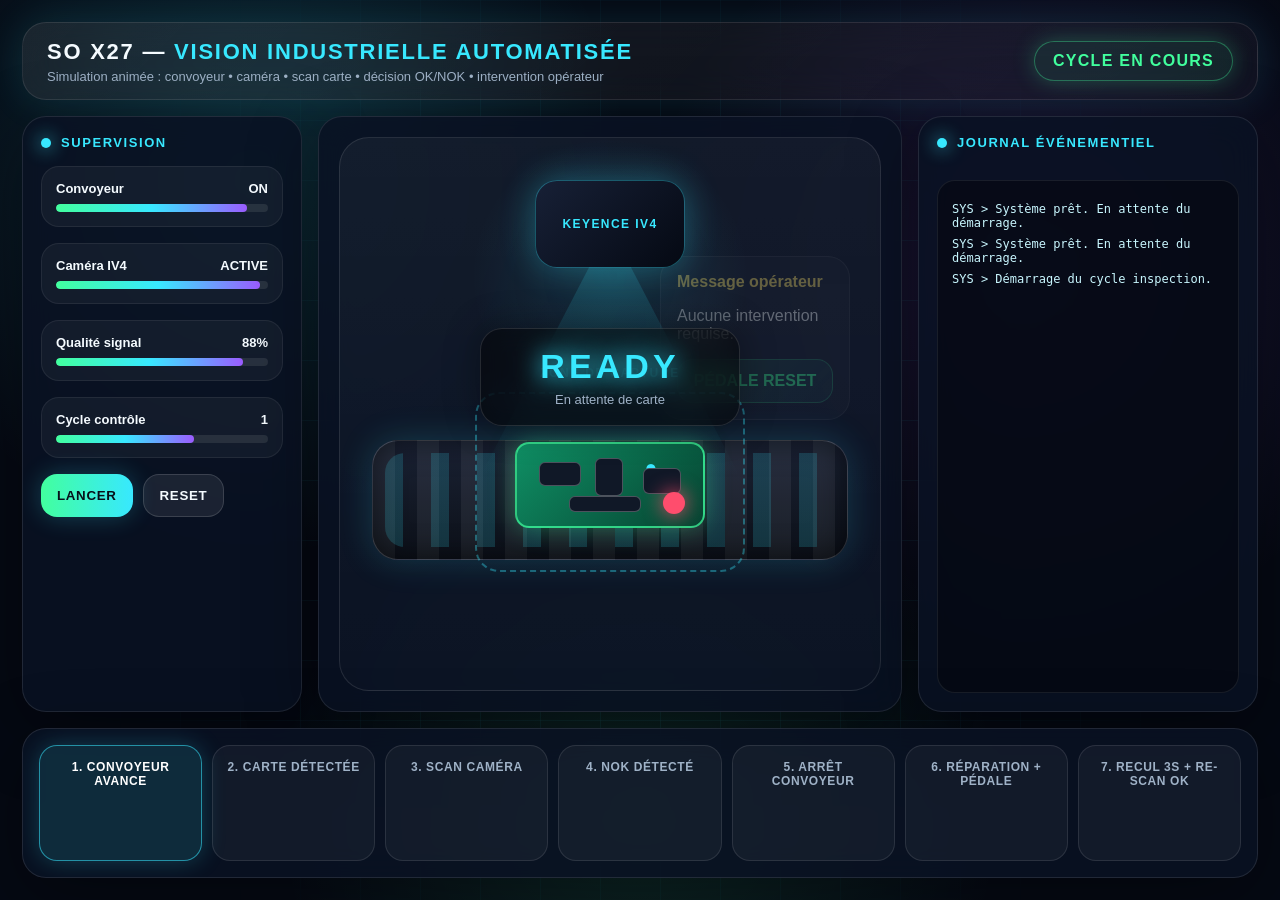
==== convoyeur-vision.html @ f8c4fed7 "z" ====
<!DOCTYPE html>
<html lang="fr">
<head>
  <meta charset="UTF-8" />
  <meta name="viewport" content="width=device-width, initial-scale=1.0" />
  <title>Simulation Convoyeur Vision — OK/NOK</title>
  <style>
    :root{--bg:#050913;--panel:rgba(10,18,35,.86);--cyan:#38e8ff;--green:#42ff9e;--red:#ff4d6d;--yellow:#ffe66d;--violet:#9b5cff;--text:#f5fbff;--muted:#9fb2c7;--line:rgba(56,232,255,.25)}
    *{box-sizing:border-box}
    body{margin:0;min-height:100vh;overflow:hidden;background:radial-gradient(circle at 20% 20%,rgba(56,232,255,.16),transparent 30%),radial-gradient(circle at 80% 30%,rgba(155,92,255,.16),transparent 32%),radial-gradient(circle at 50% 90%,rgba(66,255,158,.12),transparent 35%),var(--bg);color:var(--text);font-family:Inter,Segoe UI,Arial,sans-serif}
    body:before{content:"";position:fixed;inset:0;background-image:linear-gradient(var(--line) 1px,transparent 1px),linear-gradient(90deg,var(--line) 1px,transparent 1px);background-size:60px 60px;mask-image:radial-gradient(circle at center,black 35%,transparent 80%);opacity:.25;animation:gridMove 12s linear infinite}
    @keyframes gridMove{to{background-position:120px 60px}}
    .app{position:relative;height:100vh;padding:22px;display:grid;grid-template-columns:280px 1fr 340px;grid-template-rows:78px 1fr 150px;gap:16px;z-index:2}
    .top{grid-column:1/4;display:flex;align-items:center;justify-content:space-between;padding:18px 24px;border:1px solid rgba(255,255,255,.1);border-radius:24px;background:linear-gradient(135deg,rgba(255,255,255,.08),rgba(255,255,255,.03));box-shadow:0 0 40px rgba(56,232,255,.12);backdrop-filter:blur(18px)}
    .brand h1{margin:0;font-size:22px;letter-spacing:.08em;text-transform:uppercase}.brand span{color:var(--cyan)}.subtitle{color:var(--muted);font-size:13px;margin-top:4px}
    .status-pill{padding:10px 18px;border-radius:999px;border:1px solid rgba(66,255,158,.35);color:var(--green);background:rgba(66,255,158,.08);font-weight:800;letter-spacing:.08em;text-transform:uppercase;box-shadow:0 0 22px rgba(66,255,158,.25)}
    .panel{border:1px solid rgba(255,255,255,.1);border-radius:24px;background:var(--panel);box-shadow:0 18px 70px rgba(0,0,0,.35);backdrop-filter:blur(16px);overflow:hidden}.left,.right{padding:18px}
    .panel-title{display:flex;align-items:center;gap:10px;margin:0 0 16px;color:var(--cyan);text-transform:uppercase;font-size:13px;letter-spacing:.12em}.dot{width:10px;height:10px;border-radius:50%;background:var(--cyan);box-shadow:0 0 18px var(--cyan)}
    .metric{margin:16px 0;padding:14px;border-radius:18px;background:rgba(255,255,255,.045);border:1px solid rgba(255,255,255,.07)}.metric b{display:flex;justify-content:space-between;margin-bottom:8px;font-size:13px}.bar{height:8px;border-radius:999px;overflow:hidden;background:rgba(255,255,255,.09)}.bar i{display:block;height:100%;width:90%;border-radius:999px;background:linear-gradient(90deg,var(--green),var(--cyan),var(--violet));animation:pulseBar 2.2s ease-in-out infinite}@keyframes pulseBar{50%{filter:brightness(1.45)}}
    .stage{position:relative;display:grid;place-items:center;padding:20px}.machine{position:relative;width:100%;height:100%;min-height:500px;border-radius:30px;background:radial-gradient(circle at 50% 25%,rgba(56,232,255,.11),transparent 28%),linear-gradient(180deg,rgba(255,255,255,.045),rgba(255,255,255,.015));border:1px solid rgba(255,255,255,.1);overflow:hidden}
    .camera{position:absolute;top:42px;left:50%;transform:translateX(-50%);width:150px;height:88px;border-radius:22px;background:linear-gradient(135deg,#172036,#050913);border:1px solid rgba(56,232,255,.35);box-shadow:0 0 35px rgba(56,232,255,.3);display:grid;place-items:center;z-index:5}.camera:before{content:"KEYENCE IV4";font-weight:900;color:var(--cyan);font-size:12px;letter-spacing:.12em}.camera:after{content:"";position:absolute;bottom:-210px;width:260px;height:210px;background:linear-gradient(180deg,rgba(56,232,255,.22),transparent);clip-path:polygon(42% 0,58% 0,100% 100%,0 100%);opacity:.7;animation:scanLight 2.8s ease-in-out infinite}@keyframes scanLight{50%{opacity:1;filter:brightness(1.6)}}
    .scanner-line{position:absolute;top:160px;left:18%;right:18%;height:3px;background:linear-gradient(90deg,transparent,var(--cyan),transparent);box-shadow:0 0 25px var(--cyan);opacity:0;z-index:7}.scanner-line.active{animation:scanDown 1.25s linear}@keyframes scanDown{0%{opacity:0;transform:translateY(0)}10%,90%{opacity:1}100%{opacity:0;transform:translateY(230px)}}
    .conveyor{position:absolute;left:6%;right:6%;bottom:130px;height:120px;border-radius:26px;background:repeating-linear-gradient(90deg,rgba(255,255,255,.08) 0 22px,rgba(255,255,255,.02) 22px 44px),linear-gradient(180deg,#151d30,#070b14);border:1px solid rgba(255,255,255,.12);box-shadow:inset 0 0 30px rgba(0,0,0,.55),0 0 35px rgba(56,232,255,.18);overflow:hidden}.belt{position:absolute;inset:12px;border-radius:20px;background:repeating-linear-gradient(90deg,rgba(56,232,255,.22) 0 18px,transparent 18px 46px);animation:beltForward 1.2s linear infinite;opacity:.75}.belt.stop{animation:none;opacity:.28}.belt.reverse{animation:beltReverse .42s linear infinite;opacity:.95}@keyframes beltForward{to{background-position:92px 0}}@keyframes beltReverse{to{background-position:-92px 0}}
    .board{position:absolute;bottom:162px;left:-220px;width:190px;height:86px;border-radius:14px;background:radial-gradient(circle at 22% 35%,#facc15 0 4px,transparent 5px),radial-gradient(circle at 72% 30%,#38e8ff 0 4px,transparent 5px),radial-gradient(circle at 48% 70%,#ff4d6d 0 4px,transparent 5px),linear-gradient(135deg,#0f8f64,#064331);border:2px solid rgba(66,255,158,.7);box-shadow:0 0 26px rgba(66,255,158,.35);z-index:8}.chip{position:absolute;border-radius:6px;background:#101827;border:1px solid rgba(255,255,255,.25)}.chip.c1{left:22px;top:18px;width:42px;height:24px}.chip.c2{left:78px;top:14px;width:28px;height:38px}.chip.c3{right:22px;top:24px;width:38px;height:26px}.chip.c4{left:52px;bottom:14px;width:72px;height:16px}.fault{position:absolute;right:18px;bottom:12px;width:22px;height:22px;border-radius:50%;background:var(--red);box-shadow:0 0 20px var(--red);opacity:0}.board.nok .fault{opacity:1;animation:faultBlink .55s infinite}@keyframes faultBlink{50%{opacity:.25}}
    .board.forward{animation:boardForward 5.2s linear forwards}.board.reverseMove{animation:boardReverse 3s linear forwards}.board.recheck{animation:boardRecheck 3.6s linear forwards}@keyframes boardForward{0%{left:-220px}42%{left:calc(50% - 95px)}100%{left:calc(50% - 95px)}}@keyframes boardReverse{from{left:calc(50% - 95px)}to{left:calc(50% - 330px)}}@keyframes boardRecheck{from{left:calc(50% - 330px)}70%{left:calc(50% - 95px)}to{left:calc(50% - 95px)}}
    .gate{position:absolute;bottom:118px;left:50%;transform:translateX(-50%);width:270px;height:180px;border:2px dashed rgba(56,232,255,.36);border-radius:24px;z-index:4}.gate:before{content:"ZONE DE CAPTURE";position:absolute;top:-28px;left:50%;transform:translateX(-50%);color:var(--cyan);font-size:12px;font-weight:900;letter-spacing:.14em;white-space:nowrap}
    .decision{position:absolute;top:190px;left:50%;transform:translateX(-50%);min-width:260px;padding:18px 22px;text-align:center;border-radius:22px;border:1px solid rgba(255,255,255,.12);background:rgba(0,0,0,.48);backdrop-filter:blur(12px);box-shadow:0 0 35px rgba(0,0,0,.35);z-index:10}.decision h2{margin:0;font-size:34px;letter-spacing:.12em}.decision p{margin:6px 0 0;color:var(--muted);font-size:13px}.decision.ok h2{color:var(--green);text-shadow:0 0 24px var(--green)}.decision.nok h2{color:var(--red);text-shadow:0 0 24px var(--red)}.decision.wait h2{color:var(--cyan);text-shadow:0 0 24px var(--cyan)}
    .operator{position:absolute;right:30px;bottom:280px;width:190px;padding:16px;border-radius:22px;background:rgba(255,255,255,.055);border:1px solid rgba(255,255,255,.1);opacity:.35;transform:translateY(10px);transition:.45s}.operator.active{opacity:1;transform:translateY(0);box-shadow:0 0 30px rgba(255,77,109,.25);border-color:rgba(255,77,109,.5)}.operator b{color:var(--yellow)}.pedal{margin-top:12px;padding:12px;border-radius:16px;text-align:center;background:linear-gradient(135deg,rgba(66,255,158,.18),rgba(56,232,255,.08));border:1px solid rgba(66,255,158,.35);color:var(--green);font-weight:900}.pedal.press{animation:pedalPress .5s ease}@keyframes pedalPress{50%{transform:scale(.92);filter:brightness(1.5)}}
    .right{display:flex;flex-direction:column;gap:14px}.log{flex:1;padding:14px;background:rgba(0,0,0,.35);border-radius:18px;border:1px solid rgba(255,255,255,.08);font-family:Consolas,monospace;font-size:12px;color:#c9f7ff;overflow:hidden}.log div{margin:7px 0;animation:logIn .25s ease}@keyframes logIn{from{opacity:0;transform:translateX(10px)}to{opacity:1}}
    .flow{grid-column:1/4;padding:16px;display:grid;grid-template-columns:repeat(7,1fr);gap:10px}.step{padding:14px 10px;border-radius:18px;text-align:center;border:1px solid rgba(255,255,255,.1);background:rgba(255,255,255,.045);color:var(--muted);font-size:12px;font-weight:800;text-transform:uppercase;letter-spacing:.05em}.step.active{color:#fff;border-color:rgba(56,232,255,.55);box-shadow:0 0 24px rgba(56,232,255,.22);background:rgba(56,232,255,.12)}.step.danger{border-color:rgba(255,77,109,.55);background:rgba(255,77,109,.13);color:#fff}.step.success{border-color:rgba(66,255,158,.55);background:rgba(66,255,158,.13);color:#fff}
    .controls{display:flex;gap:10px;margin-top:16px}button{cursor:pointer;border:0;border-radius:16px;padding:13px 16px;color:#071019;background:linear-gradient(90deg,var(--green),var(--cyan));font-weight:900;text-transform:uppercase;letter-spacing:.05em;box-shadow:0 0 24px rgba(56,232,255,.24)}button.secondary{color:var(--text);background:rgba(255,255,255,.08);border:1px solid rgba(255,255,255,.14);box-shadow:none}
    .alarm{position:absolute;inset:0;pointer-events:none;border:4px solid transparent;opacity:0;z-index:20}.alarm.active{opacity:1;animation:alarmFlash .7s infinite}@keyframes alarmFlash{50%{border-color:rgba(255,77,109,.75);box-shadow:inset 0 0 80px rgba(255,77,109,.18)}}
    @media(max-width:1000px){body{overflow:auto}.app{height:auto;grid-template-columns:1fr;grid-template-rows:auto;overflow:auto}.top,.flow{grid-column:1}.machine{min-height:620px}.flow{grid-template-columns:1fr 1fr}}
  </style>
</head>
<body>
  <div class="app">
    <header class="top"><div class="brand"><h1>SO X27 — <span>Vision Industrielle Automatisée</span></h1><div class="subtitle">Simulation animée : convoyeur • caméra • scan carte • décision OK/NOK • intervention opérateur</div></div><div class="status-pill" id="globalStatus">Système prêt</div></header>
    <aside class="panel left"><h3 class="panel-title"><span class="dot"></span>Supervision</h3><div class="metric"><b>Convoyeur <span id="convState">ON</span></b><div class="bar"><i id="convBar"></i></div></div><div class="metric"><b>Caméra IV4 <span>ACTIVE</span></b><div class="bar"><i style="width:96%"></i></div></div><div class="metric"><b>Qualité signal <span id="quality">88%</span></b><div class="bar"><i style="width:88%"></i></div></div><div class="metric"><b>Cycle contrôle <span id="cycle">0</span></b><div class="bar"><i style="width:65%"></i></div></div><div class="controls"><button onclick="startCycle()">Lancer</button><button class="secondary" onclick="resetCycle()">Reset</button></div></aside>
    <main class="panel stage"><div class="machine"><div class="alarm" id="alarm"></div><div class="camera"></div><div class="scanner-line" id="scan"></div><div class="gate"></div><div class="decision wait" id="decision"><h2>READY</h2><p>En attente de carte</p></div><div class="operator" id="operator"><b>Message opérateur</b><p id="operatorMsg">Aucune intervention requise.</p><div class="pedal" id="pedal">PÉDALE RESET</div></div><div class="conveyor"><div class="belt" id="belt"></div></div><div class="board" id="board"><div class="chip c1"></div><div class="chip c2"></div><div class="chip c3"></div><div class="chip c4"></div><div class="fault"></div></div></div></main>
    <aside class="panel right"><h3 class="panel-title"><span class="dot"></span>Journal événementiel</h3><div class="log" id="log"></div></aside>
    <section class="panel flow"><div class="step" id="s1">1. Convoyeur avance</div><div class="step" id="s2">2. Carte détectée</div><div class="step" id="s3">3. Scan caméra</div><div class="step" id="s4">4. NOK détecté</div><div class="step" id="s5">5. Arrêt convoyeur</div><div class="step" id="s6">6. Réparation + pédale</div><div class="step" id="s7">7. Recul 3s + re-scan OK</div></section>
  </div>
  <script>
    const board=document.getElementById("board"),belt=document.getElementById("belt"),scan=document.getElementById("scan"),decision=document.getElementById("decision"),logBox=document.getElementById("log"),alarm=document.getElementById("alarm"),operator=document.getElementById("operator"),operatorMsg=document.getElementById("operatorMsg"),pedal=document.getElementById("pedal"),globalStatus=document.getElementById("globalStatus"),convState=document.getElementById("convState"),cycle=document.getElementById("cycle");let cycleCount=0,timers=[];
    function wait(ms){return new Promise(r=>{const t=setTimeout(r,ms);timers.push(t)})}
    function log(text,type=""){const d=document.createElement("div");d.textContent="SYS > "+text;if(type==="nok")d.style.color="#ff7a90";if(type==="ok")d.style.color="#7dffb3";if(type==="warn")d.style.color="#ffe66d";logBox.appendChild(d);logBox.scrollTop=logBox.scrollHeight;while(logBox.children.length>18)logBox.removeChild(logBox.firstChild)}
    function setStep(n,cls="active"){for(let i=1;i<=7;i++)document.getElementById("s"+i).className="step";const el=document.getElementById("s"+n);if(el)el.classList.add(cls)}
    function setDecision(mode,title,text){decision.className="decision "+mode;decision.querySelector("h2").textContent=title;decision.querySelector("p").textContent=text}
    function conveyor(mode){belt.className="belt";if(mode==="stop")belt.classList.add("stop");if(mode==="reverse")belt.classList.add("reverse");convState.textContent=mode==="stop"?"STOP":mode==="reverse"?"REVERSE":"ON"}
    async function startCycle(){resetCycle(false);cycleCount++;cycle.textContent=cycleCount;globalStatus.textContent="Cycle en cours";log("Démarrage du cycle inspection.");conveyor("forward");setStep(1);board.className="board nok forward";await wait(2200);setStep(2);log("Carte électronique détectée dans la zone caméra.");setDecision("wait","SCAN","Acquisition image en cours");scan.classList.remove("active");void scan.offsetWidth;scan.classList.add("active");await wait(1400);setStep(3);log("Analyse IA : polarité, présence composants, OCR, couleur.");await wait(1200);setStep(4,"danger");setDecision("nok","NOK","Défaut détecté sur la carte");log("Résultat NOK : défaut composant / polarité non conforme.","nok");alarm.classList.add("active");await wait(850);setStep(5,"danger");conveyor("stop");globalStatus.textContent="Convoyeur arrêté — NOK";log("Convoyeur arrêté automatiquement.","nok");operator.classList.add("active");operatorMsg.textContent="Défaut détecté. Réparer la carte puis appuyer sur la pédale.";await wait(2500);setStep(6,"active");pedal.classList.add("press");log("Opérateur : correction effectuée. Appui pédale reçu.","warn");operatorMsg.textContent="Carte réparée. Redémarrage sécurisé du cycle.";await wait(650);pedal.classList.remove("press");alarm.classList.remove("active");setStep(7,"active");setDecision("wait","RESET","Recul convoyeur pendant 3 secondes");conveyor("reverse");board.className="board nok reverseMove";log("Marche arrière convoyeur : 3 secondes.","warn");await wait(3000);setDecision("wait","RE-SCAN","Reprise avant et nouvelle capture");conveyor("forward");board.className="board recheck";board.classList.remove("nok");await wait(2300);scan.classList.remove("active");void scan.offsetWidth;scan.classList.add("active");log("Nouvelle image capturée après réparation.");await wait(1200);setDecision("ok","OK","Carte conforme — convoyeur libéré");setStep(7,"success");log("Résultat OK : carte conforme. Convoyeur en marche avant.","ok");globalStatus.textContent="Système nominal — OK";operator.classList.remove("active");operatorMsg.textContent="Aucune intervention requise.";await wait(1600);board.style.left="calc(100% + 40px)";log("Carte évacuée vers la suite de ligne.","ok")}
    function resetCycle(clearLog=true){timers.forEach(clearTimeout);timers=[];board.className="board";board.style.left="";belt.className="belt";scan.classList.remove("active");alarm.classList.remove("active");operator.classList.remove("active");setDecision("wait","READY","En attente de carte");globalStatus.textContent="Système prêt";convState.textContent="ON";for(let i=1;i<=7;i++)document.getElementById("s"+i).className="step";if(clearLog)logBox.innerHTML="";log("Système prêt. En attente du démarrage.")}
    resetCycle();setTimeout(startCycle,1000);
  </script>
</body>
</html>
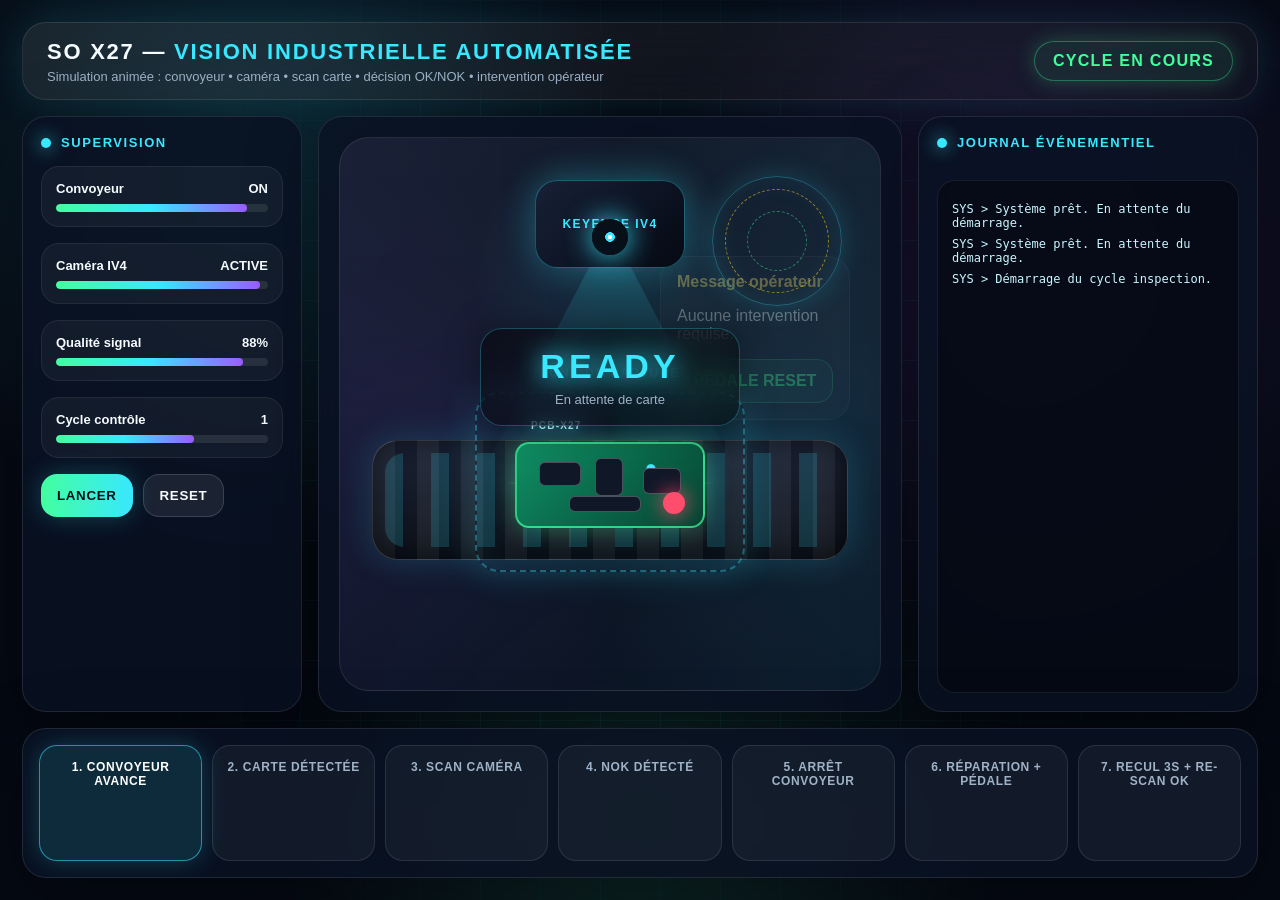
==== commit fc85620b: "mise à jour" ====
--- a/convoyeur-vision.html
+++ b/convoyeur-vision.html
@@ -30,6 +30,7 @@
     .flow{grid-column:1/4;padding:16px;display:grid;grid-template-columns:repeat(7,1fr);gap:10px}.step{padding:14px 10px;border-radius:18px;text-align:center;border:1px solid rgba(255,255,255,.1);background:rgba(255,255,255,.045);color:var(--muted);font-size:12px;font-weight:800;text-transform:uppercase;letter-spacing:.05em}.step.active{color:#fff;border-color:rgba(56,232,255,.55);box-shadow:0 0 24px rgba(56,232,255,.22);background:rgba(56,232,255,.12)}.step.danger{border-color:rgba(255,77,109,.55);background:rgba(255,77,109,.13);color:#fff}.step.success{border-color:rgba(66,255,158,.55);background:rgba(66,255,158,.13);color:#fff}
     .controls{display:flex;gap:10px;margin-top:16px}button{cursor:pointer;border:0;border-radius:16px;padding:13px 16px;color:#071019;background:linear-gradient(90deg,var(--green),var(--cyan));font-weight:900;text-transform:uppercase;letter-spacing:.05em;box-shadow:0 0 24px rgba(56,232,255,.24)}button.secondary{color:var(--text);background:rgba(255,255,255,.08);border:1px solid rgba(255,255,255,.14);box-shadow:none}
     .alarm{position:absolute;inset:0;pointer-events:none;border:4px solid transparent;opacity:0;z-index:20}.alarm.active{opacity:1;animation:alarmFlash .7s infinite}@keyframes alarmFlash{50%{border-color:rgba(255,77,109,.75);box-shadow:inset 0 0 80px rgba(255,77,109,.18)}}
+    .machine:before{content:"";position:absolute;inset:-40%;background:conic-gradient(from 0deg,transparent,rgba(56,232,255,.12),transparent,rgba(155,92,255,.12),transparent);animation:megaSpin 12s linear infinite;opacity:.75;pointer-events:none}.machine:after{content:"";position:absolute;inset:0;background:linear-gradient(180deg,transparent 0 48%,rgba(56,232,255,.06) 50%,transparent 52% 100%);background-size:100% 18px;mix-blend-mode:screen;opacity:.35;pointer-events:none;z-index:2}.top,.panel{position:relative}.top:after,.panel:after{content:"";position:absolute;inset:0;border-radius:inherit;background:linear-gradient(115deg,transparent 0 42%,rgba(255,255,255,.12) 48%,transparent 54% 100%);transform:translateX(-130%);transition:transform .85s ease;pointer-events:none}.top:hover:after,.panel:hover:after{transform:translateX(130%)}.camera{animation:cameraFloat 3.4s ease-in-out infinite}.camera .lens{position:absolute;width:36px;height:36px;border-radius:50%;background:radial-gradient(circle,#fff 0 8%,var(--cyan) 9% 18%,#071019 20% 100%);box-shadow:0 0 28px var(--cyan);bottom:12px}.gate{box-shadow:0 0 38px rgba(56,232,255,.18),inset 0 0 34px rgba(56,232,255,.08)}.gate:after{content:"";position:absolute;left:10%;right:10%;top:50%;height:2px;background:linear-gradient(90deg,transparent,var(--green),var(--cyan),transparent);box-shadow:0 0 22px var(--cyan);animation:gatePulse 1.6s ease-in-out infinite}.board{transform-style:preserve-3d}.board:before{content:"PCB-X27";position:absolute;left:14px;top:-24px;color:#bffcff;font-size:10px;font-weight:900;letter-spacing:.12em;text-shadow:0 0 12px var(--cyan)}.decision{border-color:rgba(56,232,255,.28);animation:decisionFloat 3.2s ease-in-out infinite}.decision.ok,.decision.nok{animation:decisionPop .55s ease,decisionFloat 3.2s ease-in-out infinite}.metric:hover,.step:hover{transform:translateY(-3px);border-color:rgba(56,232,255,.42);box-shadow:0 18px 46px rgba(56,232,255,.12)}.metric,.step{transition:transform .22s ease,border-color .22s ease,box-shadow .22s ease}.cockpit-ring{position:absolute;right:38px;top:38px;width:130px;height:130px;border-radius:50%;border:1px solid rgba(56,232,255,.3);box-shadow:0 0 28px rgba(56,232,255,.18),inset 0 0 28px rgba(56,232,255,.09);z-index:6;pointer-events:none}.cockpit-ring:before,.cockpit-ring:after{content:"";position:absolute;inset:12px;border-radius:50%;border:1px dashed rgba(250,204,21,.55);animation:megaSpin 4.8s linear infinite}.cockpit-ring:after{inset:34px;border-color:rgba(66,255,158,.45);animation-direction:reverse}.cycle-flash{position:fixed;inset:0;z-index:99;pointer-events:none;background:radial-gradient(circle at center,rgba(56,232,255,.28),transparent 42%);opacity:0}.cycle-flash.active{animation:cycleFlash .7s ease}.mini-sparks{position:absolute;inset:0;pointer-events:none;z-index:18}.mini-sparks i{position:absolute;width:4px;height:4px;border-radius:50%;background:var(--yellow);box-shadow:0 0 18px var(--yellow);animation:sparkFly .9s ease-out forwards}@keyframes megaSpin{to{transform:rotate(360deg)}}@keyframes cameraFloat{50%{transform:translateX(-50%) translateY(-7px)}}@keyframes gatePulse{50%{opacity:.35;transform:scaleX(.78)}}@keyframes decisionFloat{50%{transform:translateX(-50%) translateY(-5px)}}@keyframes decisionPop{0%{scale:.9;filter:brightness(1.8)}100%{scale:1;filter:brightness(1)}}@keyframes cycleFlash{0%{opacity:0}25%{opacity:1}100%{opacity:0}}@keyframes sparkFly{to{transform:translate(var(--sx),var(--sy)) scale(.2);opacity:0}}
     @media(max-width:1000px){body{overflow:auto}.app{height:auto;grid-template-columns:1fr;grid-template-rows:auto;overflow:auto}.top,.flow{grid-column:1}.machine{min-height:620px}.flow{grid-template-columns:1fr 1fr}}
   </style>
 </head>
@@ -43,6 +44,7 @@
   </div>
   <script>
     const board=document.getElementById("board"),belt=document.getElementById("belt"),scan=document.getElementById("scan"),decision=document.getElementById("decision"),logBox=document.getElementById("log"),alarm=document.getElementById("alarm"),operator=document.getElementById("operator"),operatorMsg=document.getElementById("operatorMsg"),pedal=document.getElementById("pedal"),globalStatus=document.getElementById("globalStatus"),convState=document.getElementById("convState"),cycle=document.getElementById("cycle");let cycleCount=0,timers=[];
+    const machine=document.querySelector(".machine"),cameraBox=document.querySelector(".camera"),flash=document.createElement("div"),ring=document.createElement("div"),sparks=document.createElement("div");flash.className="cycle-flash";ring.className="cockpit-ring";sparks.className="mini-sparks";document.body.appendChild(flash);machine.appendChild(ring);machine.appendChild(sparks);if(cameraBox){const lens=document.createElement("div");lens.className="lens";cameraBox.appendChild(lens)}
     function wait(ms){return new Promise(r=>{const t=setTimeout(r,ms);timers.push(t)})}
     function log(text,type=""){const d=document.createElement("div");d.textContent="SYS > "+text;if(type==="nok")d.style.color="#ff7a90";if(type==="ok")d.style.color="#7dffb3";if(type==="warn")d.style.color="#ffe66d";logBox.appendChild(d);logBox.scrollTop=logBox.scrollHeight;while(logBox.children.length>18)logBox.removeChild(logBox.firstChild)}
     function setStep(n,cls="active"){for(let i=1;i<=7;i++)document.getElementById("s"+i).className="step";const el=document.getElementById("s"+n);if(el)el.classList.add(cls)}
@@ -50,7 +52,11 @@
     function conveyor(mode){belt.className="belt";if(mode==="stop")belt.classList.add("stop");if(mode==="reverse")belt.classList.add("reverse");convState.textContent=mode==="stop"?"STOP":mode==="reverse"?"REVERSE":"ON"}
     async function startCycle(){resetCycle(false);cycleCount++;cycle.textContent=cycleCount;globalStatus.textContent="Cycle en cours";log("Démarrage du cycle inspection.");conveyor("forward");setStep(1);board.className="board nok forward";await wait(2200);setStep(2);log("Carte électronique détectée dans la zone caméra.");setDecision("wait","SCAN","Acquisition image en cours");scan.classList.remove("active");void scan.offsetWidth;scan.classList.add("active");await wait(1400);setStep(3);log("Analyse IA : polarité, présence composants, OCR, couleur.");await wait(1200);setStep(4,"danger");setDecision("nok","NOK","Défaut détecté sur la carte");log("Résultat NOK : défaut composant / polarité non conforme.","nok");alarm.classList.add("active");await wait(850);setStep(5,"danger");conveyor("stop");globalStatus.textContent="Convoyeur arrêté — NOK";log("Convoyeur arrêté automatiquement.","nok");operator.classList.add("active");operatorMsg.textContent="Défaut détecté. Réparer la carte puis appuyer sur la pédale.";await wait(2500);setStep(6,"active");pedal.classList.add("press");log("Opérateur : correction effectuée. Appui pédale reçu.","warn");operatorMsg.textContent="Carte réparée. Redémarrage sécurisé du cycle.";await wait(650);pedal.classList.remove("press");alarm.classList.remove("active");setStep(7,"active");setDecision("wait","RESET","Recul convoyeur pendant 3 secondes");conveyor("reverse");board.className="board nok reverseMove";log("Marche arrière convoyeur : 3 secondes.","warn");await wait(3000);setDecision("wait","RE-SCAN","Reprise avant et nouvelle capture");conveyor("forward");board.className="board recheck";board.classList.remove("nok");await wait(2300);scan.classList.remove("active");void scan.offsetWidth;scan.classList.add("active");log("Nouvelle image capturée après réparation.");await wait(1200);setDecision("ok","OK","Carte conforme — convoyeur libéré");setStep(7,"success");log("Résultat OK : carte conforme. Convoyeur en marche avant.","ok");globalStatus.textContent="Système nominal — OK";operator.classList.remove("active");operatorMsg.textContent="Aucune intervention requise.";await wait(1600);board.style.left="calc(100% + 40px)";log("Carte évacuée vers la suite de ligne.","ok")}
     function resetCycle(clearLog=true){timers.forEach(clearTimeout);timers=[];board.className="board";board.style.left="";belt.className="belt";scan.classList.remove("active");alarm.classList.remove("active");operator.classList.remove("active");setDecision("wait","READY","En attente de carte");globalStatus.textContent="Système prêt";convState.textContent="ON";for(let i=1;i<=7;i++)document.getElementById("s"+i).className="step";if(clearLog)logBox.innerHTML="";log("Système prêt. En attente du démarrage.")}
+    function flashPulse(){flash.classList.remove("active");void flash.offsetWidth;flash.classList.add("active")}
+    function burstSparks(){sparks.innerHTML="";for(let i=0;i<24;i++){const s=document.createElement("i");s.style.left="50%";s.style.top="56%";s.style.setProperty("--sx",(Math.random()*280-140)+"px");s.style.setProperty("--sy",(Math.random()*190-95)+"px");s.style.animationDelay=(Math.random()*120)+"ms";sparks.appendChild(s)}setTimeout(()=>sparks.innerHTML="",1100)}
+    const baseStartCycle=startCycle;
+    startCycle=async function(){flashPulse();setTimeout(flashPulse,3600);setTimeout(burstSparks,5700);setTimeout(flashPulse,11100);setTimeout(flashPulse,17800);return baseStartCycle()}
     resetCycle();setTimeout(startCycle,1000);
   </script>
 </body>
-</html>+</html>
